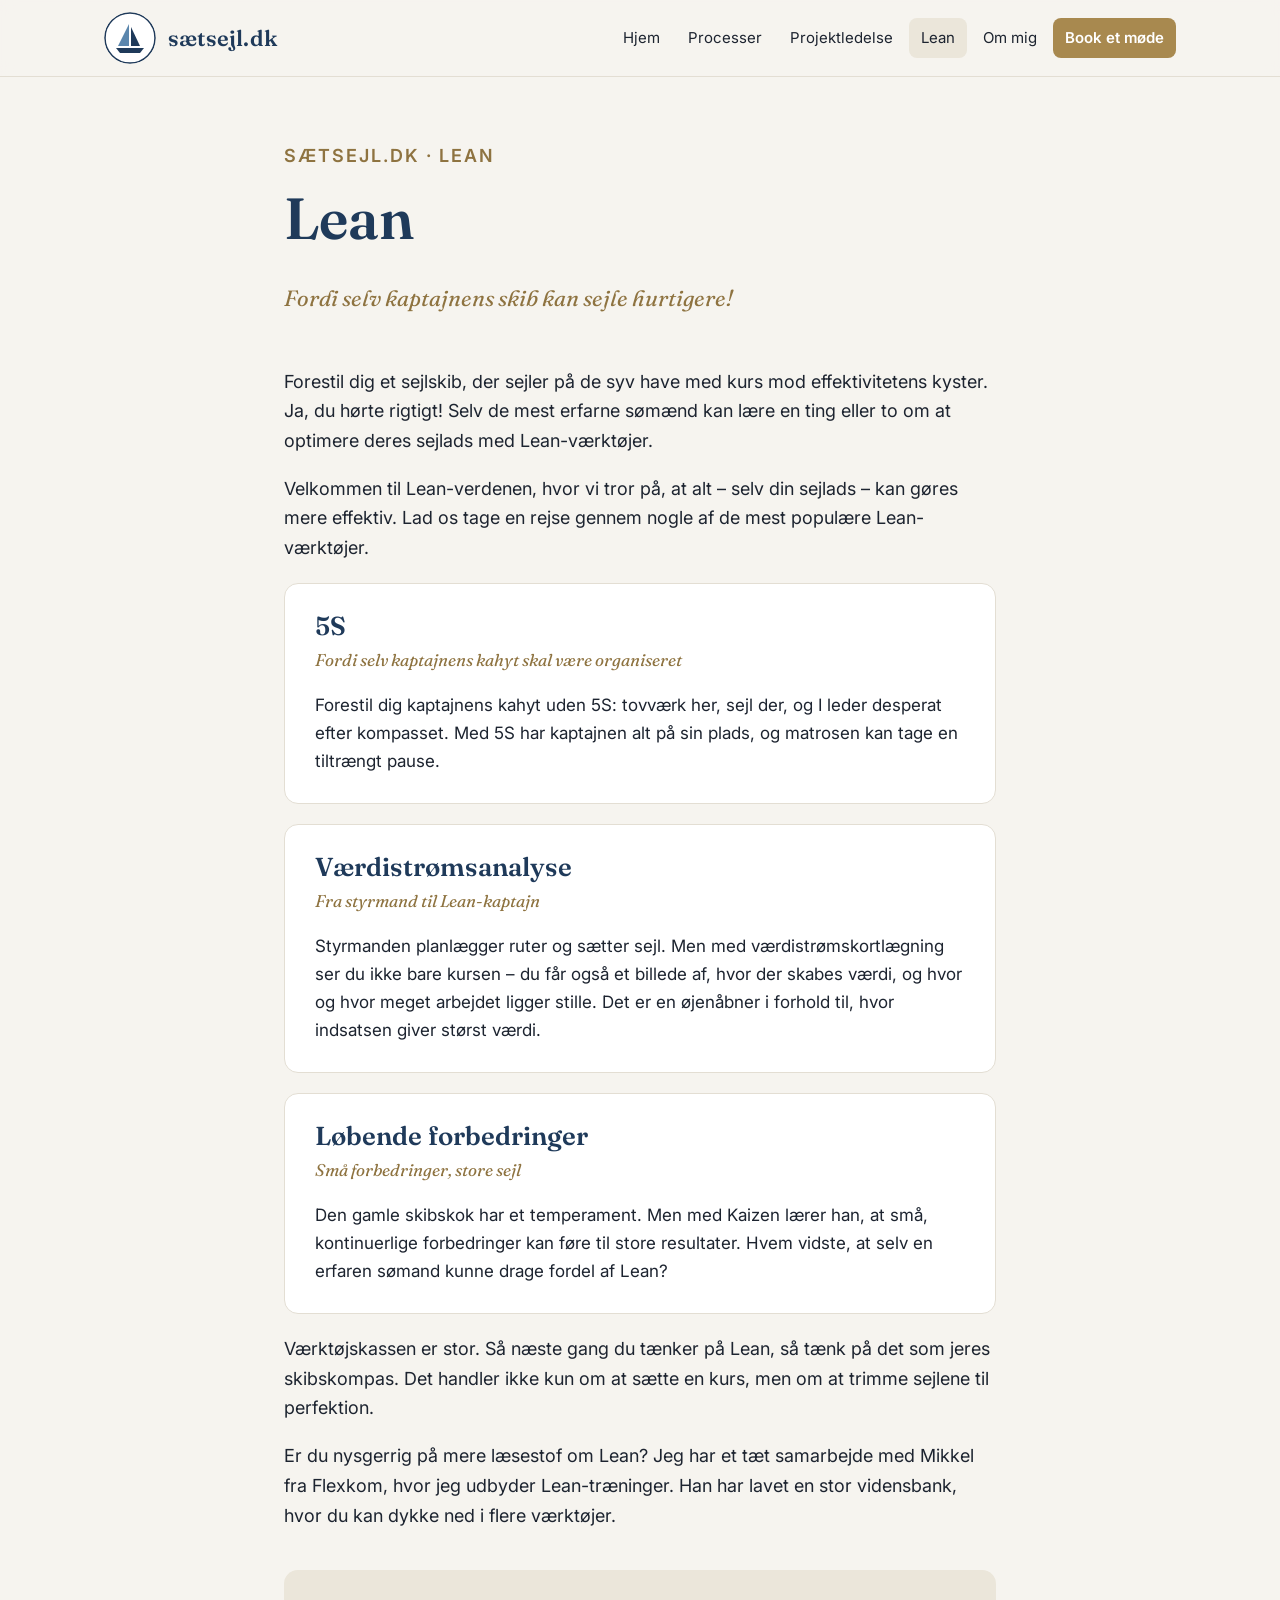
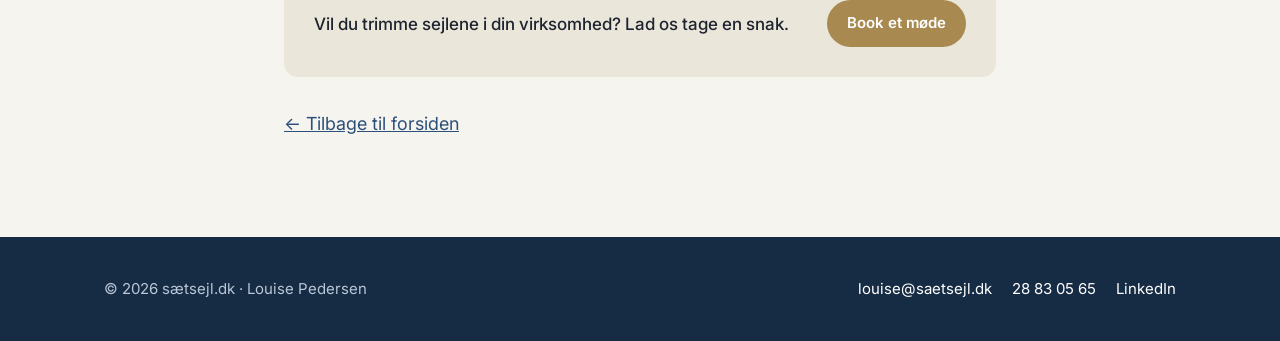
==== lean.html @ a1ae09af "Initial commit" ====
<!doctype html>
<html lang="da">
<head>
<meta charset="utf-8">
<meta name="viewport" content="width=device-width, initial-scale=1">
<title>Lean – sætsejl.dk</title>
<meta name="description" content="Freelance proceskonsulent og projektleder i Aarhus-området. Skaber værdi gennem mennesker og processer, hvor det giver mening.">
<meta property="og:title" content="sætsejl.dk – Louise Pedersen">
<meta property="og:description" content="Proceskonsulent, projektleder og Lean. Skaber værdi gennem mennesker og processer, hvor det giver mening.">
<meta property="og:image" content="img/portrait.jpg">
<link rel="icon" href="img/logo.png">
<link rel="preconnect" href="https://fonts.googleapis.com">
<link rel="preconnect" href="https://fonts.gstatic.com" crossorigin>
<link href="https://fonts.googleapis.com/css2?family=Fraunces:ital,opsz,wght@0,9..144,600;1,9..144,400&family=Inter:wght@400;500;600&display=swap" rel="stylesheet">
<link rel="stylesheet" href="style.css">
</head>
<body>

<header class="site-header">
  <div class="wrap">
    <a class="brand" href="index.html" aria-label="sætsejl.dk forside">
      <img src="img/logo.png" alt="sætsejl.dk logo" onerror="this.style.display='none';this.nextElementSibling.style.display='block'">
      <svg style="display:none" viewBox="0 0 52 52" aria-hidden="true"><circle cx="26" cy="26" r="25" fill="#fff" stroke="#1f3a5a" stroke-width="1.5"/><path d="M25 12v22H14z" fill="#5b86ad"/><path d="M27 15v19h9z" fill="#1f3a5a"/><path d="M12 36h28l-4 5H16z" fill="#1f3a5a"/></svg>
      <span>sætsejl.dk</span>
    </a>
    <button class="menu-toggle" aria-label="Menu" onclick="document.querySelector('.nav').classList.toggle('open')">☰</button>
    <nav class="nav">
      <a href="index.html">Hjem</a>
      <a href="processer.html">Processer</a>
      <a href="projektledelse.html">Projektledelse</a>
      <a href="lean.html" aria-current="page">Lean</a>
      <a href="index.html#om-mig">Om mig</a>
      <a class="btn" href="mailto:louise@saetsejl.dk?subject=M%C3%B8de%20booking">Book et møde</a>
    </nav>
  </div>
</header>

<main>
<section class="page-hero"><div class="wrap article">
<p class="eyebrow">sætsejl.dk · Lean</p>
<h1>Lean</h1>
<p class="tag">Fordi selv kaptajnens skib kan sejle hurtigere!</p>
</div></section>
<section style="padding-top:8px"><div class="wrap article">
<p>Forestil dig et sejlskib, der sejler på de syv have med kurs mod effektivitetens kyster. Ja, du hørte rigtigt! Selv de mest erfarne sømænd kan lære en ting eller to om at optimere deres sejlads med Lean-værktøjer.</p>
<p>Velkommen til Lean-verdenen, hvor vi tror på, at alt – selv din sejlads – kan gøres mere effektiv. Lad os tage en rejse gennem nogle af de mest populære Lean-værktøjer.</p>
<div class="tool"><h2>5S</h2><p class="sub">Fordi selv kaptajnens kahyt skal være organiseret</p><p>Forestil dig kaptajnens kahyt uden 5S: tovværk her, sejl der, og I leder desperat efter kompasset. Med 5S har kaptajnen alt på sin plads, og matrosen kan tage en tiltrængt pause.</p></div>
<div class="tool"><h2>Værdistrømsanalyse</h2><p class="sub">Fra styrmand til Lean-kaptajn</p><p>Styrmanden planlægger ruter og sætter sejl. Men med værdistrømskortlægning ser du ikke bare kursen – du får også et billede af, hvor der skabes værdi, og hvor og hvor meget arbejdet ligger stille. Det er en øjenåbner i forhold til, hvor indsatsen giver størst værdi.</p></div>
<div class="tool"><h2>Løbende forbedringer</h2><p class="sub">Små forbedringer, store sejl</p><p>Den gamle skibskok har et temperament. Men med Kaizen lærer han, at små, kontinuerlige forbedringer kan føre til store resultater. Hvem vidste, at selv en erfaren sømand kunne drage fordel af Lean?</p></div>
<p>Værktøjskassen er stor. Så næste gang du tænker på Lean, så tænk på det som jeres skibskompas. Det handler ikke kun om at sætte en kurs, men om at trimme sejlene til perfektion.</p>
<p>Er du nysgerrig på mere læsestof om Lean? Jeg har et tæt samarbejde med Mikkel fra Flexkom, hvor jeg udbyder Lean-træninger. Han har lavet en stor vidensbank, hvor du kan dykke ned i flere værktøjer.</p>
<div class="cta-box"><p>Vil du trimme sejlene i din virksomhed? Lad os tage en snak.</p><a class="btn" href="mailto:louise@saetsejl.dk?subject=M%C3%B8de%20booking">Book et møde</a></div>
<p style="margin-top:32px"><a href="index.html">← Tilbage til forsiden</a></p>
</div></section>
</main>

<footer class="site-footer">
  <div class="wrap">
    <span>© <span class="yr">2026</span> sætsejl.dk · Louise Pedersen</span>
    <div class="links">
      <a href="mailto:louise@saetsejl.dk">louise@saetsejl.dk</a>
      <a href="tel:+4528830565">28 83 05 65</a>
      <a href="https://www.linkedin.com/company/s%C3%A6tsejl-dk/" target="_blank" rel="noopener">LinkedIn</a>
    </div>
  </div>
</footer>
<script>document.querySelectorAll('.yr').forEach(e=>e.textContent=new Date().getFullYear());document.querySelectorAll('.nav a').forEach(a=>a.addEventListener('click',()=>document.querySelector('.nav').classList.remove('open')));</script>
</body>
</html>
---- style.css ----
/* sætsejl.dk – fælles stylesheet */
:root{
  --navy:#1f3a5a;
  --navy-2:#2c5079;
  --sea:#5b86ad;
  --sand:#a8894f;
  --sand-2:#8e7340;
  --bg:#f6f4ef;
  --paper:#ffffff;
  --ink:#1d2430;
  --muted:#5d6672;
  --line:#e3ded3;
  --radius:14px;
  --max:1120px;
  --serif:"Fraunces", Georgia, "Times New Roman", serif;
  --sans:"Inter", system-ui, -apple-system, "Segoe UI", Roboto, sans-serif;
}
*{box-sizing:border-box}
html{scroll-behavior:smooth}
body{margin:0;background:var(--bg);color:var(--ink);font:17px/1.65 var(--sans);-webkit-font-smoothing:antialiased}
img{max-width:100%;display:block}
a{color:var(--navy-2)}
.wrap{max-width:var(--max);margin:0 auto;padding:0 24px}

/* Header */
.site-header{position:sticky;top:0;z-index:20;background:rgba(246,244,239,.92);backdrop-filter:blur(8px);border-bottom:1px solid var(--line)}
.site-header .wrap{display:flex;align-items:center;justify-content:space-between;height:76px;gap:16px}
.brand{display:flex;align-items:center;gap:12px;text-decoration:none;color:var(--navy)}
.brand img,.brand svg{width:52px;height:52px;border-radius:50%}
.brand span{font-family:var(--serif);font-size:22px;font-weight:600;letter-spacing:.2px}
.nav{display:flex;gap:4px;align-items:center}
.nav a{text-decoration:none;color:var(--ink);font-size:15px;padding:8px 12px;border-radius:8px}
.nav a:hover,.nav a[aria-current=page]{background:#ebe6da}
.btn{display:inline-flex;align-items:center;gap:8px;background:var(--sand);color:#fff!important;text-decoration:none;font-weight:600;font-size:15px;padding:11px 20px;border-radius:999px;border:0;transition:background .15s}
.btn:hover{background:var(--sand-2)}
.btn.ghost{background:transparent;color:var(--navy)!important;border:1.5px solid var(--navy)}
.btn.ghost:hover{background:var(--navy);color:#fff!important}
.menu-toggle{display:none;background:none;border:0;font-size:26px;color:var(--navy);cursor:pointer}

@media (max-width:860px){
  .menu-toggle{display:block}
  .nav{display:none;position:absolute;top:76px;left:0;right:0;flex-direction:column;align-items:stretch;background:var(--bg);border-bottom:1px solid var(--line);padding:12px 24px 20px}
  .nav.open{display:flex}
  .nav .btn{justify-content:center;margin-top:8px}
}

/* Hero */
.hero{padding:56px 0 72px}
.hero .wrap{display:grid;grid-template-columns:1fr 1.1fr;gap:56px;align-items:center}
.portrait{position:relative;aspect-ratio:4/5;border-radius:var(--radius);overflow:hidden;background:linear-gradient(160deg,var(--sea),var(--navy))}
.portrait img{width:100%;height:100%;object-fit:cover}
.portrait .ph{position:absolute;inset:0;display:grid;place-items:center;color:#fff;font-family:var(--serif);font-size:72px;opacity:.9}
.eyebrow{text-transform:uppercase;letter-spacing:2px;font-size:13px;font-weight:600;color:var(--sand-2);margin:0 0 14px}
h1,h2,h3{font-family:var(--serif);color:var(--navy);line-height:1.15;margin:0 0 .5em;font-weight:600}
h1{font-size:clamp(36px,5vw,58px)}
h2{font-size:clamp(28px,3.4vw,40px)}
h3{font-size:22px}
.lead{font-size:19px;color:var(--muted);max-width:52ch}
.hero .actions{display:flex;gap:12px;flex-wrap:wrap;margin-top:28px}
.contact-strip{display:flex;flex-wrap:wrap;gap:8px 22px;margin-top:28px;font-size:15px;color:var(--muted)}
.contact-strip a{color:var(--ink);text-decoration:none}
.contact-strip a:hover{text-decoration:underline}

@media (max-width:860px){
  .hero{padding:32px 0 48px}
  .hero .wrap{grid-template-columns:1fr;gap:32px}
  .portrait{max-width:420px;aspect-ratio:1/1}
}

/* Sections */
section{padding:80px 0}
.alt{background:var(--paper);border-top:1px solid var(--line);border-bottom:1px solid var(--line)}
.center{text-align:center}
.center .lead{margin-left:auto;margin-right:auto}

.stats{display:grid;grid-template-columns:repeat(3,1fr);gap:20px;margin-top:36px}
.stat{background:var(--bg);border-radius:var(--radius);padding:28px;text-align:center}
.stat b{display:block;font-family:var(--serif);font-size:52px;color:var(--navy);line-height:1}
.stat span{color:var(--muted);font-size:15px}

.quote{margin:56px auto 0;max-width:760px;text-align:center}
.quote p{font-family:var(--serif);font-size:clamp(22px,2.6vw,28px);line-height:1.4;color:var(--navy);margin:0 0 14px;font-style:italic}
.quote cite{font-style:normal;color:var(--muted);font-size:15px}

.cards{display:grid;grid-template-columns:repeat(3,1fr);gap:22px;margin-top:40px}
.card{background:var(--paper);border:1px solid var(--line);border-radius:var(--radius);padding:30px;display:flex;flex-direction:column;text-decoration:none;color:var(--ink);transition:transform .15s,box-shadow .15s}
a.card:hover{transform:translateY(-3px);box-shadow:0 12px 30px rgba(31,58,90,.10)}
.card .icon{width:46px;height:46px;border-radius:12px;background:#e9eef4;display:grid;place-items:center;margin-bottom:18px;color:var(--navy)}
.card p{color:var(--muted);margin:0 0 18px;flex:1}
.card .more{font-weight:600;color:var(--sand-2);font-size:15px}

.clients{display:flex;flex-wrap:wrap;justify-content:center;gap:14px;margin-top:28px}
.client{background:var(--bg);border:1px solid var(--line);border-radius:999px;padding:10px 22px;font-weight:600;color:var(--navy);font-size:15px}

.about{display:grid;grid-template-columns:1.2fr 1fr;gap:56px;align-items:start}
.about ul{padding-left:20px;color:var(--muted)}
.about li{margin:4px 0}
.contact-card{background:var(--navy);color:#e8eef5;border-radius:var(--radius);padding:34px}
.contact-card h3{color:#fff}
.contact-card dl{margin:0 0 24px;display:grid;grid-template-columns:auto 1fr;gap:10px 18px}
.contact-card dt{color:#9fb6cf;font-size:14px}
.contact-card dd{margin:0}
.contact-card a{color:#fff;text-decoration:none}
.contact-card a:hover{text-decoration:underline}
.contact-card .btn{width:100%;justify-content:center}

@media (max-width:860px){
  section{padding:56px 0}
  .stats{grid-template-columns:1fr 1fr 1fr;gap:10px}
  .stat{padding:18px 8px}
  .stat b{font-size:36px}
  .cards{grid-template-columns:1fr}
  .about{grid-template-columns:1fr;gap:32px}
}

/* Mission banner */
.mission{position:relative;color:#fff;background:linear-gradient(135deg,var(--navy) 0%,var(--navy-2) 60%,var(--sea) 100%);overflow:hidden}
.mission h2{color:#fff}
.mission p{color:#dbe5ef;max-width:58ch;margin:0 auto 26px;font-size:19px}
.mission svg.waves{position:absolute;left:0;right:0;bottom:0;width:100%;height:80px;opacity:.18}

/* Article pages */
.page-hero{padding:64px 0 24px}
.page-hero .tag{font-family:var(--serif);font-style:italic;font-size:22px;color:var(--sand-2);margin:0}
.article{max-width:760px}
.article > p{font-size:18px}
.tool{background:var(--paper);border:1px solid var(--line);border-radius:var(--radius);padding:28px 30px;margin:20px 0}
.tool h2{font-size:26px;margin-bottom:4px}
.tool .sub{font-family:var(--serif);font-style:italic;color:var(--sand-2);margin:0 0 10px}
.tool p:last-child{margin-bottom:0}
.cta-box{margin:40px 0 0;padding:30px;border-radius:var(--radius);background:#ebe6da;display:flex;gap:20px;align-items:center;justify-content:space-between;flex-wrap:wrap}
.cta-box p{margin:0;font-weight:500}

/* Footer */
.site-footer{background:#162b44;color:#b9c7d6;padding:40px 0;font-size:15px}
.site-footer .wrap{display:flex;flex-wrap:wrap;gap:16px 32px;justify-content:space-between;align-items:center}
.site-footer a{color:#fff;text-decoration:none}
.site-footer a:hover{text-decoration:underline}
.site-footer .links{display:flex;gap:20px;flex-wrap:wrap}
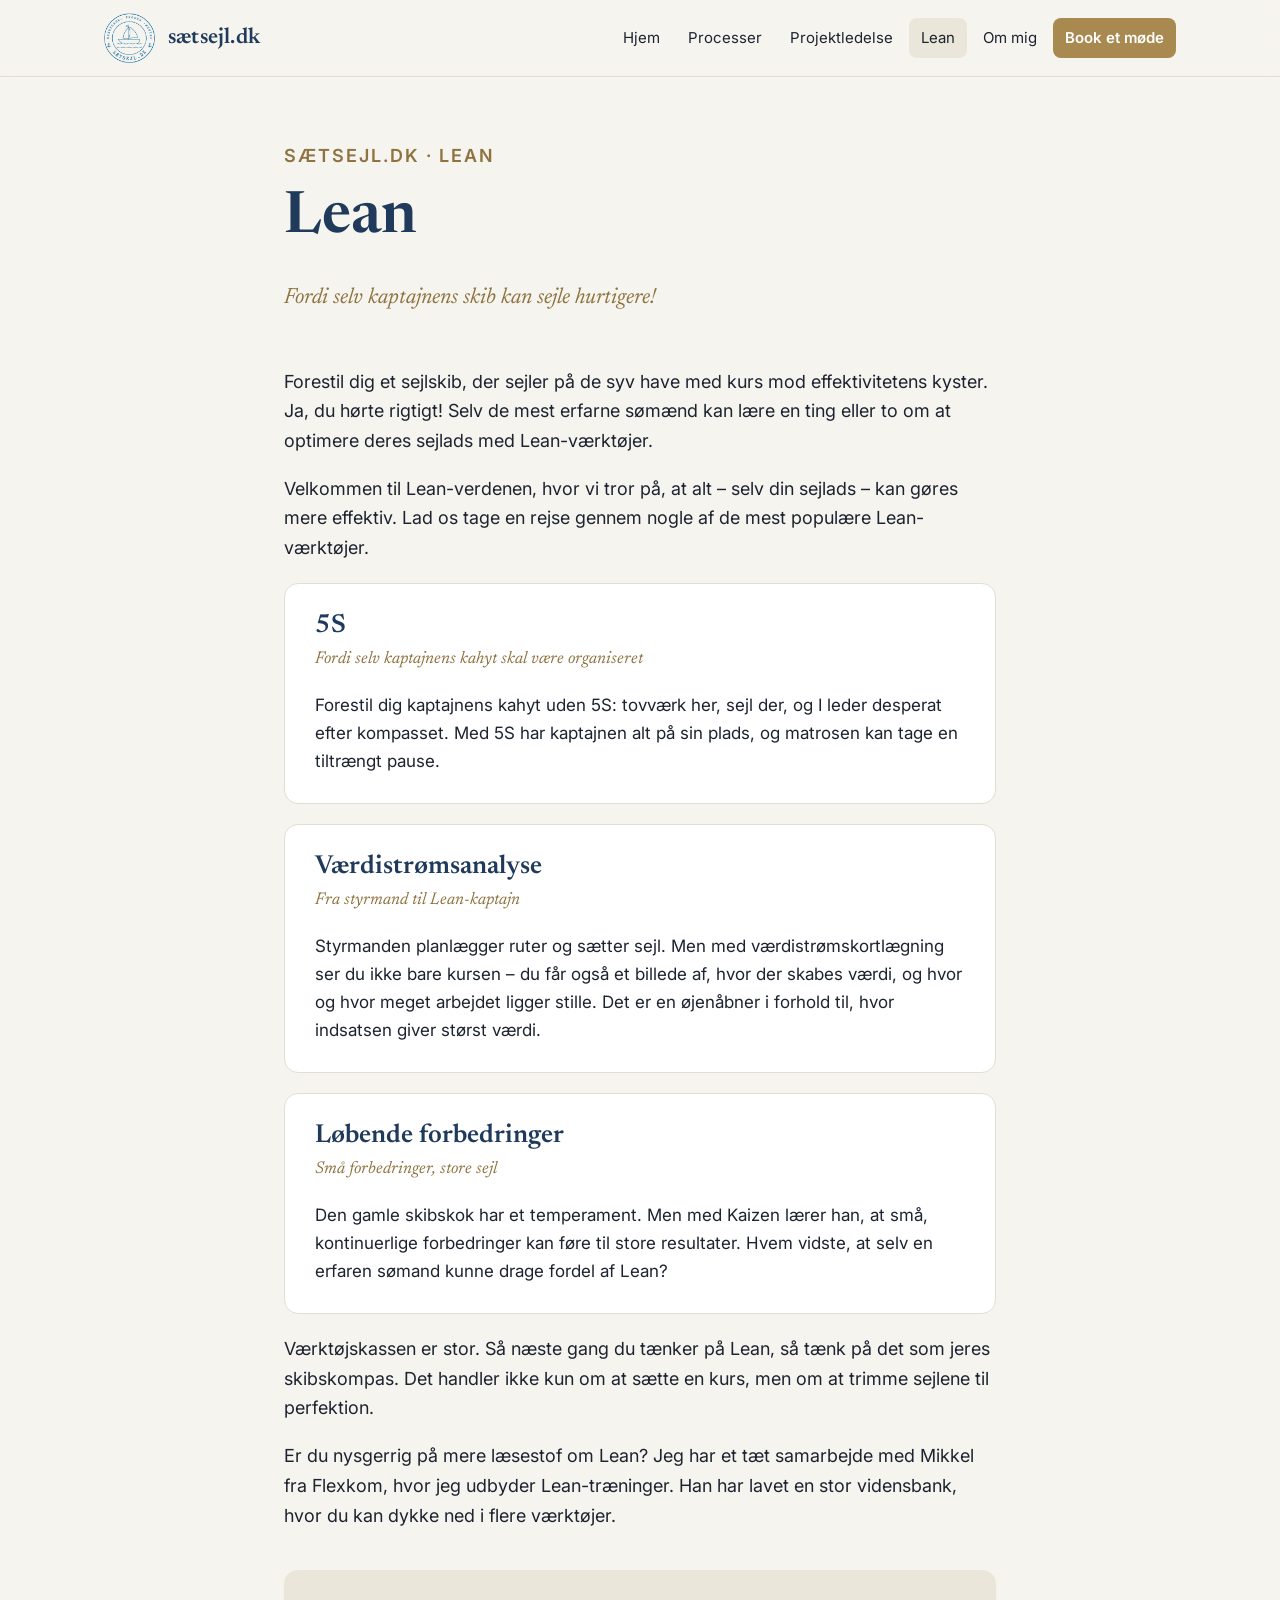
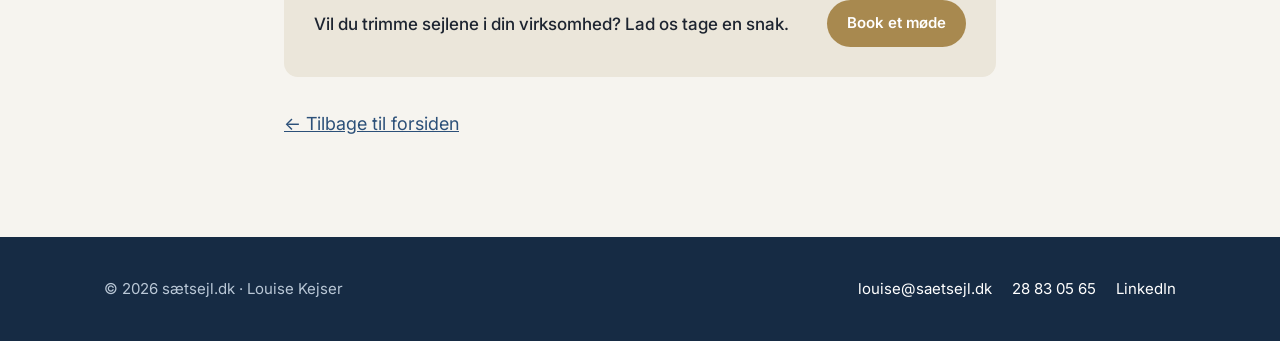
==== commit 674614eb: "Små rettelser" ====
--- a/lean.html
+++ b/lean.html
@@ -5,13 +5,13 @@
 <meta name="viewport" content="width=device-width, initial-scale=1">
 <title>Lean – sætsejl.dk</title>
 <meta name="description" content="Freelance proceskonsulent og projektleder i Aarhus-området. Skaber værdi gennem mennesker og processer, hvor det giver mening.">
-<meta property="og:title" content="sætsejl.dk – Louise Pedersen">
+<meta property="og:title" content="sætsejl.dk – Louise Kejser">
 <meta property="og:description" content="Proceskonsulent, projektleder og Lean. Skaber værdi gennem mennesker og processer, hvor det giver mening.">
 <meta property="og:image" content="img/portrait.jpg">
 <link rel="icon" href="img/logo.png">
 <link rel="preconnect" href="https://fonts.googleapis.com">
 <link rel="preconnect" href="https://fonts.gstatic.com" crossorigin>
-<link href="https://fonts.googleapis.com/css2?family=Fraunces:ital,opsz,wght@0,9..144,600;1,9..144,400&family=Inter:wght@400;500;600&display=swap" rel="stylesheet">
+<link href="https://fonts.googleapis.com/css2?family=Newsreader:ital,opsz,wght@0,6..72,600;1,6..72,400&family=Inter:wght@400;500;600&display=swap" rel="stylesheet">
 <link rel="stylesheet" href="style.css">
 </head>
 <body>
@@ -56,7 +56,7 @@
 
 <footer class="site-footer">
   <div class="wrap">
-    <span>© <span class="yr">2026</span> sætsejl.dk · Louise Pedersen</span>
+    <span>© <span class="yr">2026</span> sætsejl.dk · Louise Kejser</span>
     <div class="links">
       <a href="mailto:louise@saetsejl.dk">louise@saetsejl.dk</a>
       <a href="tel:+4528830565">28 83 05 65</a>
--- a/style.css
+++ b/style.css
@@ -12,7 +12,7 @@
   --line:#e3ded3;
   --radius:14px;
   --max:1120px;
-  --serif:"Fraunces", Georgia, "Times New Roman", serif;
+  --serif:"Newsreader", Georgia, "Times New Roman", serif;
   --sans:"Inter", system-ui, -apple-system, "Segoe UI", Roboto, sans-serif;
 }
 *{box-sizing:border-box}
@@ -48,8 +48,7 @@
 .hero{padding:56px 0 72px}
 .hero .wrap{display:grid;grid-template-columns:1fr 1.1fr;gap:56px;align-items:center}
 .portrait{position:relative;aspect-ratio:4/5;border-radius:var(--radius);overflow:hidden;background:linear-gradient(160deg,var(--sea),var(--navy))}
-.portrait img{width:100%;height:100%;object-fit:cover}
-.portrait .ph{position:absolute;inset:0;display:grid;place-items:center;color:#fff;font-family:var(--serif);font-size:72px;opacity:.9}
+.portrait img{width:100%;height:100%;object-fit:cover;object-position:50% 28%}
 .eyebrow{text-transform:uppercase;letter-spacing:2px;font-size:13px;font-weight:600;color:var(--sand-2);margin:0 0 14px}
 h1,h2,h3{font-family:var(--serif);color:var(--navy);line-height:1.15;margin:0 0 .5em;font-weight:600}
 h1{font-size:clamp(36px,5vw,58px)}
